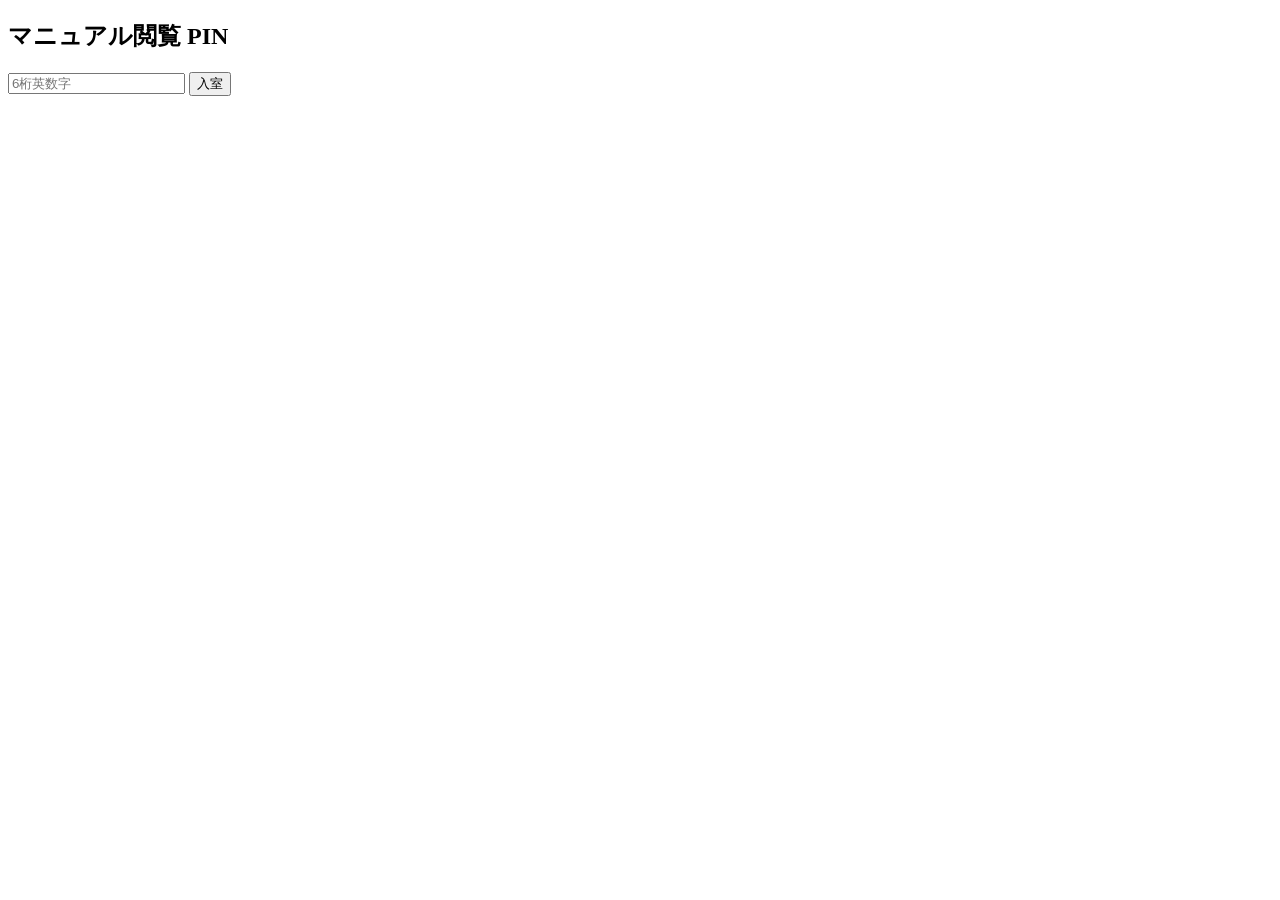
==== docs/pin.html @ 34ca6918 "Add files via upload" ====
<!doctype html>
<html lang="ja">
<head>
<meta charset="utf-8">
<title>PIN入力</title>
</head>

<body>
<h2>マニュアル閲覧 PIN</h2>

<input id="pin" placeholder="6桁英数字">
<button onclick="checkPin()">入室</button>

<script>
const PIN = "A1B2C3";

function checkPin(){
  if(document.getElementById("pin").value.toUpperCase() === PIN){
    location.href="./index.html";
  }else{
    alert("PINが違います");
  }
}
</script>

</body>
</html>
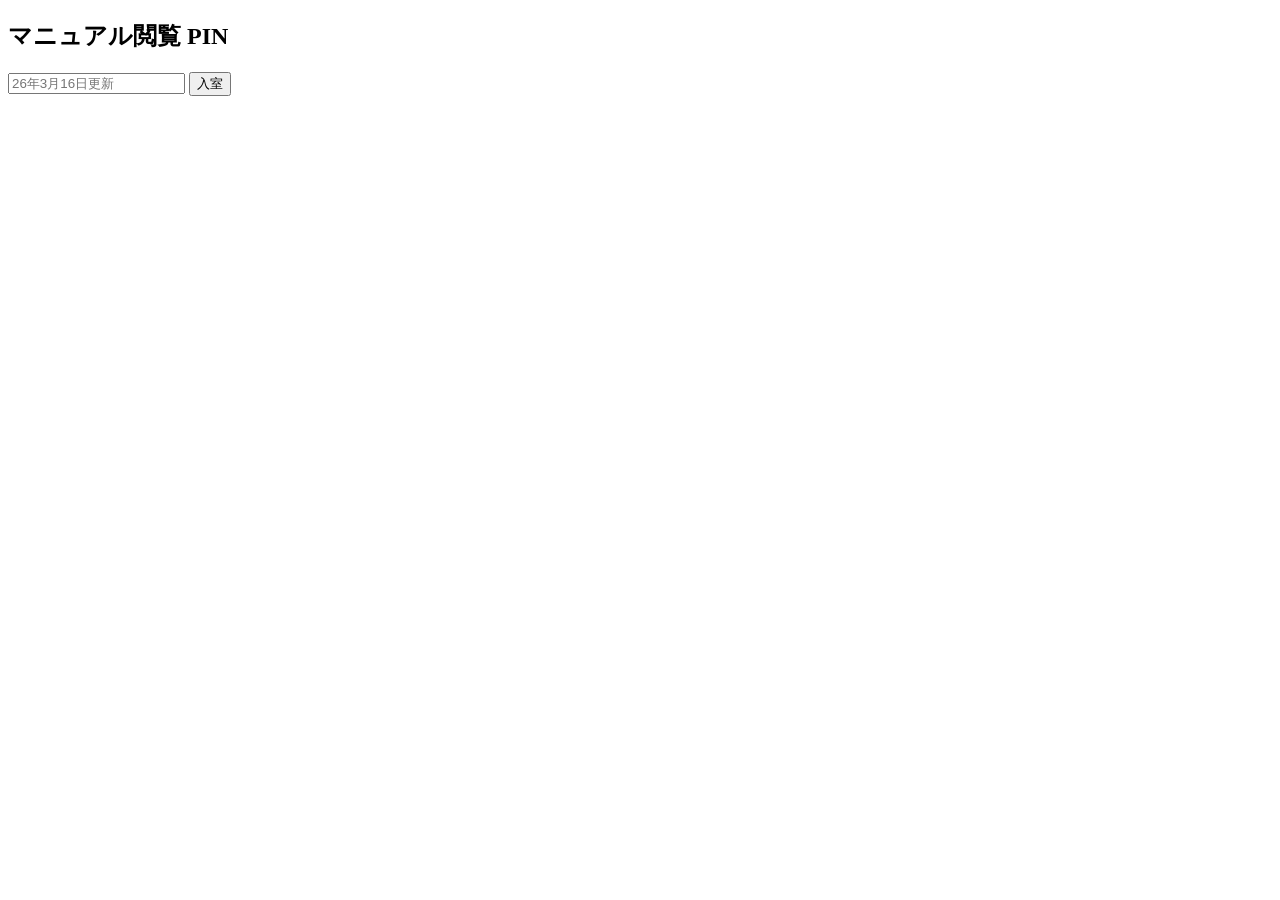
==== commit 1298a56c: "pass更新" ====
--- a/docs/pin.html
+++ b/docs/pin.html
@@ -8,11 +8,11 @@
 <body>
 <h2>マニュアル閲覧 PIN</h2>
 
-<input id="pin" placeholder="6桁英数字">
+<input id="pin" placeholder="26年3月16日更新">
 <button onclick="checkPin()">入室</button>
 
 <script>
-const PIN = "A1B2C3";
+const PIN = "re0316";
 
 function checkPin(){
   if(document.getElementById("pin").value.toUpperCase() === PIN){
@@ -25,3 +25,4 @@
 
 </body>
 </html>
+
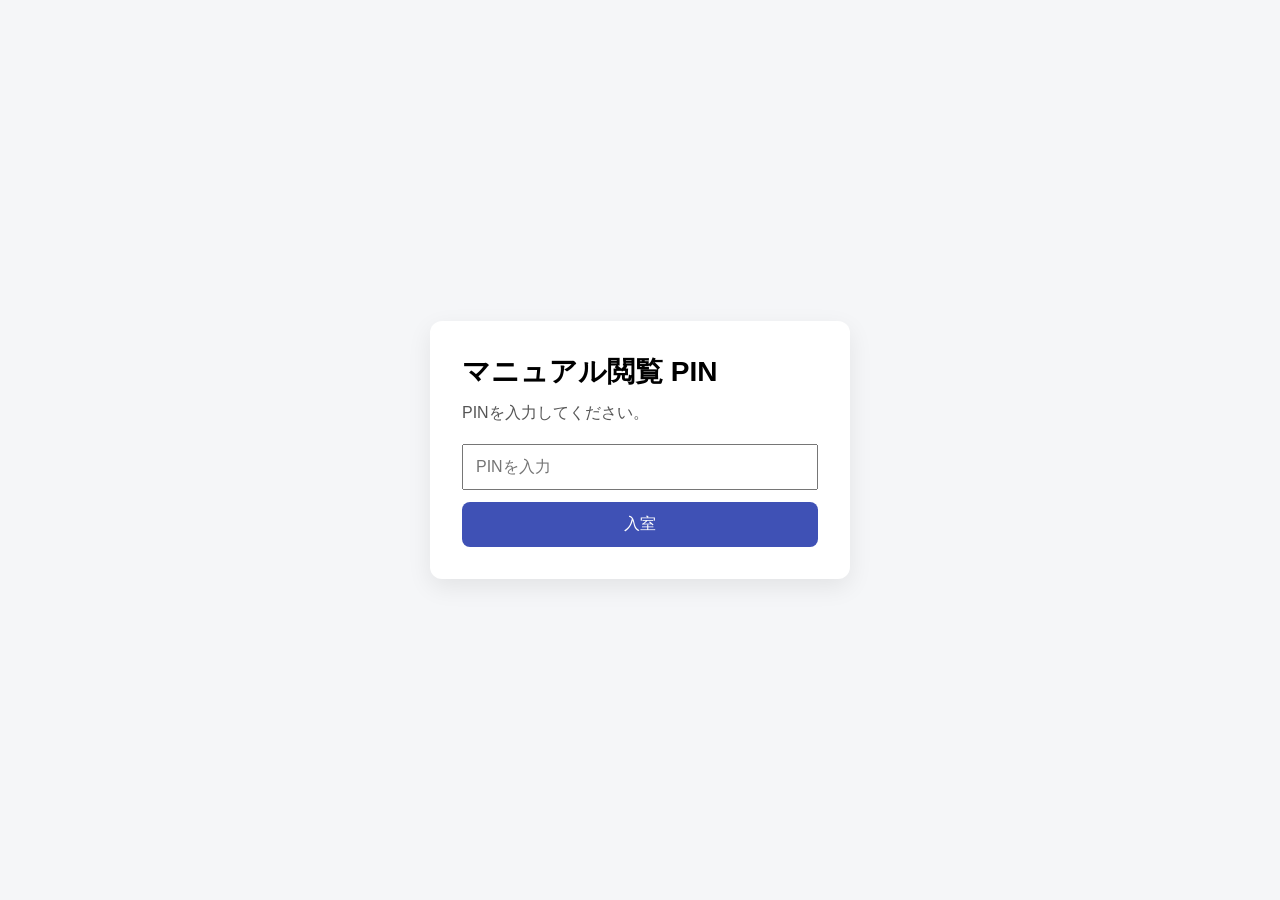
==== commit 8969e975: "pass" ====
--- a/docs/pin.html
+++ b/docs/pin.html
@@ -1,28 +1,103 @@
-<!doctype html>
-<html lang="ja">
-<head>
-<meta charset="utf-8">
-<title>PIN入力</title>
-</head>
-
-<body>
-<h2>マニュアル閲覧 PIN</h2>
-
-<input id="pin" placeholder="26年3月16日更新">
-<button onclick="checkPin()">入室</button>
-
-<script>
-const PIN = "re0316";
-
-function checkPin(){
-  if(document.getElementById("pin").value.toUpperCase() === PIN){
-    location.href="./index.html";
-  }else{
-    alert("PINが違います");
-  }
-}
-</script>
-
-</body>
-</html>
-
+<!doctype html>
+<html lang="ja">
+<head>
+  <meta charset="utf-8">
+  <meta name="viewport" content="width=device-width, initial-scale=1">
+  <title>マニュアル閲覧 PIN</title>
+  <style>
+    body {
+      margin: 0;
+      font-family: sans-serif;
+      background: #f5f6f8;
+      display: flex;
+      align-items: center;
+      justify-content: center;
+      min-height: 100vh;
+    }
+
+    .box {
+      width: 100%;
+      max-width: 420px;
+      background: #fff;
+      padding: 32px;
+      border-radius: 12px;
+      box-shadow: 0 8px 24px rgba(0,0,0,0.08);
+      box-sizing: border-box;
+    }
+
+    h1 {
+      margin: 0 0 12px;
+      font-size: 28px;
+    }
+
+    p {
+      margin: 0 0 20px;
+      color: #555;
+    }
+
+    input {
+      width: 100%;
+      padding: 12px;
+      font-size: 16px;
+      box-sizing: border-box;
+      margin-bottom: 12px;
+    }
+
+    button {
+      width: 100%;
+      padding: 12px;
+      font-size: 16px;
+      border: none;
+      background: #3f51b5;
+      color: #fff;
+      cursor: pointer;
+      border-radius: 8px;
+    }
+
+    button:hover {
+      opacity: 0.95;
+    }
+
+    .error {
+      margin-top: 12px;
+      color: #d32f2f;
+      display: none;
+      font-size: 14px;
+    }
+  </style>
+</head>
+<body>
+  <div class="box">
+    <h1>マニュアル閲覧 PIN</h1>
+    <p>PINを入力してください。</p>
+
+    <input
+      id="pin"
+      type="password"
+      placeholder="PINを入力"
+      onkeydown="if(event.key === 'Enter'){ checkPin(); }"
+    >
+
+    <button onclick="checkPin()">入室</button>
+
+    <div id="error" class="error">PINが違います</div>
+  </div>
+
+  <script>
+    const PASSWORD = "re0316";
+    const AUTH_KEY = "manual_auth_ok";
+
+    function checkPin() {
+      const input = document.getElementById("pin").value.trim();
+      const error = document.getElementById("error");
+
+      if (input === PASSWORD) {
+        sessionStorage.setItem(AUTH_KEY, "true");
+        window.location.replace("/");
+      } else {
+        error.style.display = "block";
+      }
+    }
+  </script>
+</body>
+</html>
